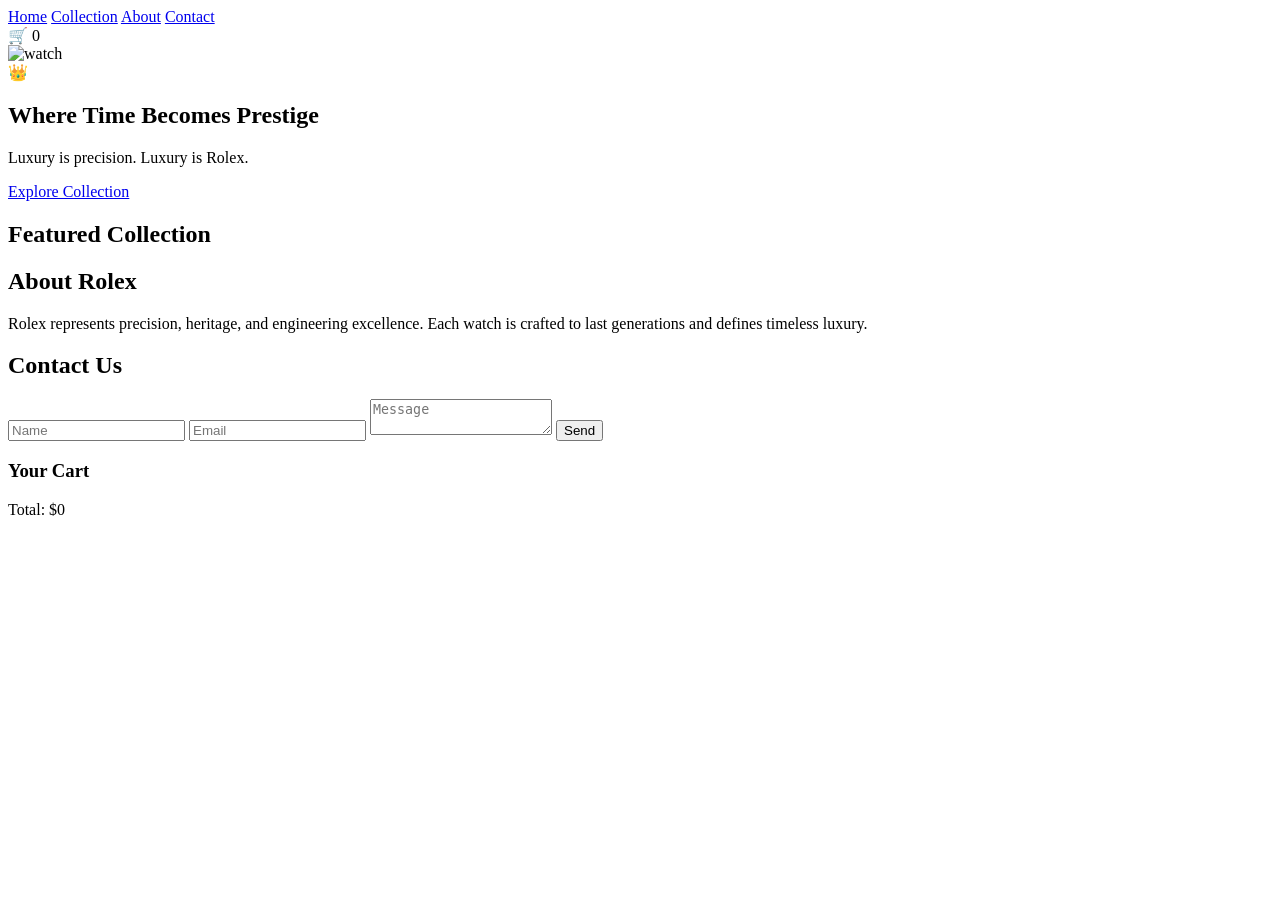
==== businnes_page.html @ 106abb87 "Add files via upload" ====
<!DOCTYPE html>
<html lang="en">
<head>
  <meta charset="UTF-8">
  <meta name="viewport" content="width=device-width, initial-scale=1.0">
  <title>Luxury Watch</title>
  <link rel="stylesheet" href="styles.css">
</head>
<body>

  <!-- HEADER -->
  <header class="header">
    <nav>
      <a href="#">Home</a>
      <a href="#collection">Collection</a>
      <a href="#about">About</a>
      <a href="#contact">Contact</a>
    </nav>

    <div class="cart">
      🛒 <span id="cartCount">0</span>
    </div>
  </header>

  <!-- HERO -->
  <section class="hero">
    <div class="hero-left">
      <img src="images/0-02-05-03e6b58a782e545c4c6e69dbbe050817bd7dddab3e060b844582fca6a8b29971_49a6418ed9d33fb.jpg" class="image" alt="watch">
    </div>

    <div class="hero-right">
      <div class="crown">👑</div>
      <h1>Where Time Becomes Prestige</h1>
      <p>Luxury is precision. Luxury is Rolex.</p>
      <a href="#collection" class="btn">Explore Collection</a>
    </div>
  </section>

  <!-- COLLECTION -->
  <section id="collection" class="section">
    <h2>Featured Collection</h2>

    <div class="product-grid" id="productGrid"></div>
  </section>

  <!-- ABOUT -->
  <section id="about" class="section dark">
    <h2>About Rolex</h2>
    <p>
      Rolex represents precision, heritage, and engineering excellence.
      Each watch is crafted to last generations and defines timeless luxury.
    </p>
  </section>

  <!-- CONTACT -->
  <section id="contact" class="section">
    <h2>Contact Us</h2>

    <form class="contact-form">
      <input type="text" placeholder="Name">
      <input type="email" placeholder="Email">
      <textarea placeholder="Message"></textarea>
      <button type="submit">Send</button>
    </form>
  </section>

  <!-- CART -->
  <div class="cart-panel" id="cartPanel">
    <h3>Your Cart</h3>
    <div id="cartItems"></div>
    <p class="total">Total: $<span id="total">0</span></p>
  </div>

  <script src="script.js"></script>
</body>
</html>
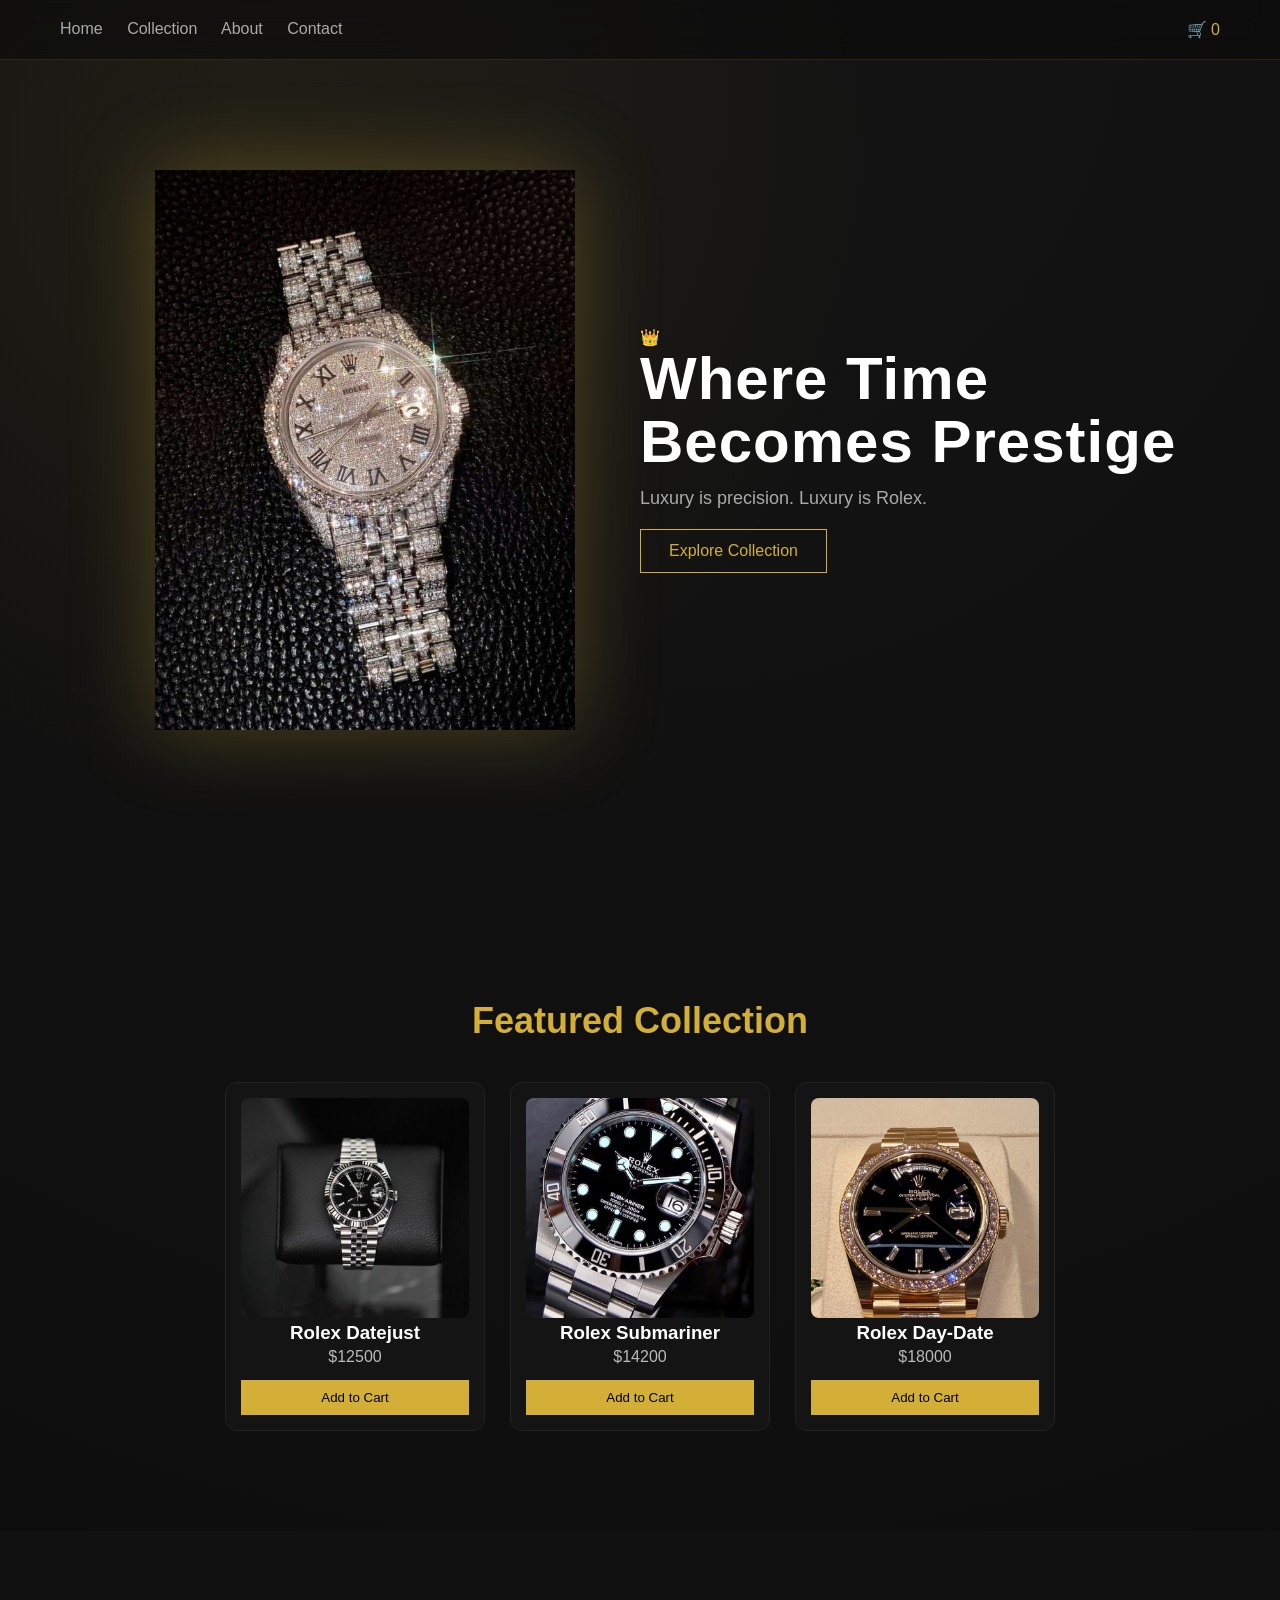
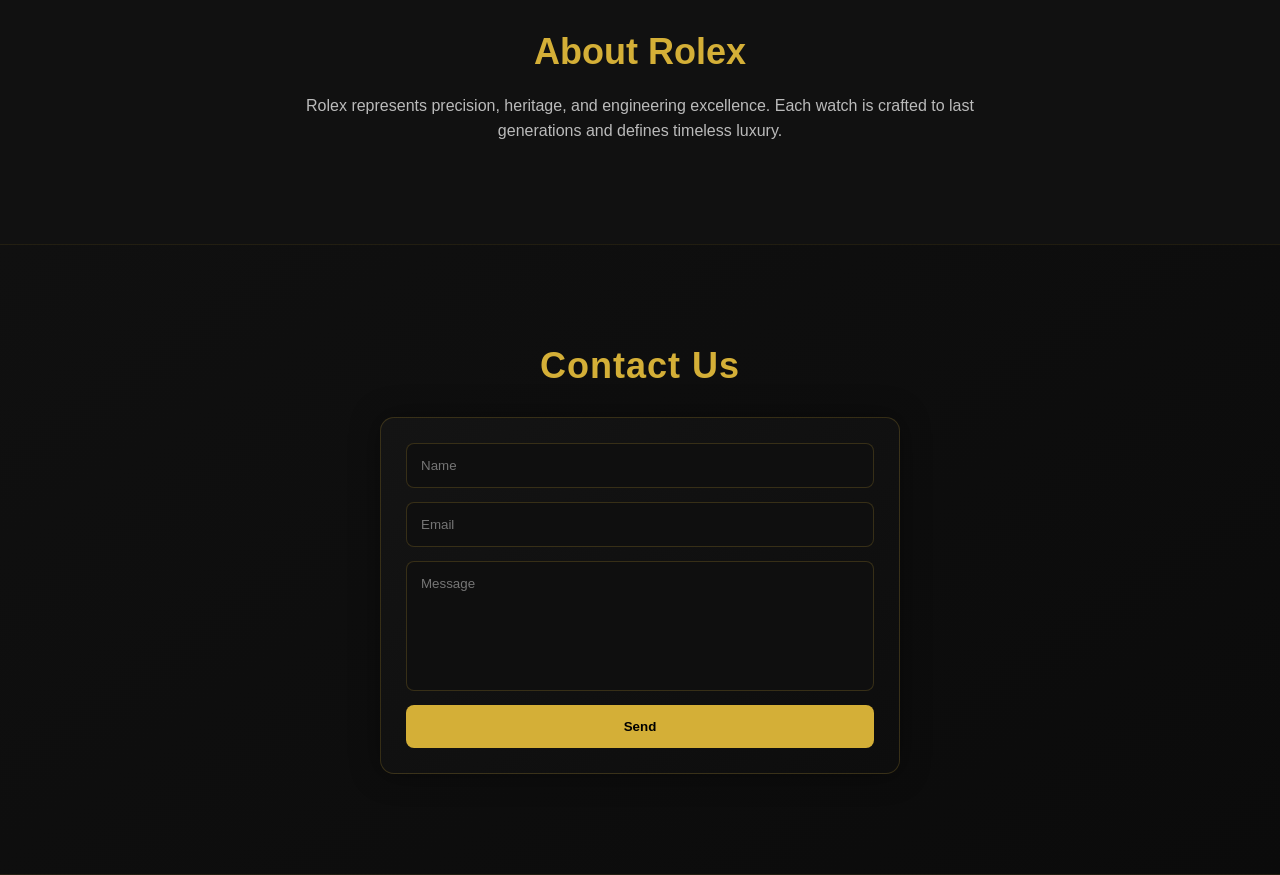
==== commit 946d4953: "Update businnes_page.html" ====
--- a/businnes_page.html
+++ b/businnes_page.html
@@ -25,7 +25,7 @@
   <!-- HERO -->
   <section class="hero">
     <div class="hero-left">
-      <img src="images/0-02-05-03e6b58a782e545c4c6e69dbbe050817bd7dddab3e060b844582fca6a8b29971_49a6418ed9d33fb.jpg" class="image" alt="watch">
+      <img src="0-02-05-03e6b58a782e545c4c6e69dbbe050817bd7dddab3e060b844582fca6a8b29971_49a6418ed9d33fb.jpg" class="image" alt="watch">
     </div>
 
     <div class="hero-right">
@@ -73,4 +73,4 @@
 
   <script src="script.js"></script>
 </body>
-</html>+</html>
--- a/styles.css
+++ b/styles.css
@@ -0,0 +1,292 @@
+* {
+  margin: 0;
+  padding: 0;
+  box-sizing: border-box;
+  font-family: Arial;
+}
+
+body {
+  background: radial-gradient(circle at top, #141414, #0b0b0b);
+  color: white;
+  scroll-behavior: smooth;
+  overflow-x: hidden;
+}
+
+/* HEADER */
+.header {
+  position: fixed;
+  width: 100%;
+  top: 0;
+  display: flex;
+  justify-content: space-between;
+  padding: 20px 60px;
+  background: rgba(10,10,10,0.6);
+  backdrop-filter: blur(12px);
+  border-bottom: 1px solid rgba(212,175,55,0.15);
+  z-index: 1000;
+}
+
+.header a {
+  color: #aaa;
+  margin-right: 20px;
+  text-decoration: none;
+}
+
+.header a:hover {
+  color: #d4af37;
+}
+
+.cart {
+  cursor: pointer;
+  color: #d4af37;
+}
+
+.hero {
+  display: flex;
+  align-items: center;
+  justify-content: space-between;
+  padding: 160px 90px;
+  min-height: 100vh;
+  background: radial-gradient(circle at 20% 20%, rgba(212,175,55,0.08), transparent 50%);
+}
+
+.hero-left {
+  flex: 1;
+  display: flex;
+  justify-content: center;
+  animation: fadeLeft 1s ease;
+}
+
+.hero-right {
+  flex: 1;
+  animation: fadeRight 1s ease;
+}
+
+.image {
+  width: 420px;
+  filter: drop-shadow(0 0 40px rgba(212,175,55,0.3));
+  transition: 0.4s;
+}
+
+.image:hover {
+  transform: scale(1.05);
+}
+
+.hero-right h1 {
+  font-size: 60px;
+  line-height: 1.05;
+  letter-spacing: 1px;
+}
+
+.hero-right p {
+  margin-top: 15px;
+  color: #aaa;
+  font-size: 18px;
+}
+
+/* animations */
+@keyframes fadeLeft {
+  from { opacity: 0; transform: translateX(-40px); }
+  to { opacity: 1; transform: translateX(0); }
+}
+
+@keyframes fadeRight {
+  from { opacity: 0; transform: translateX(40px); }
+  to { opacity: 1; transform: translateX(0); }
+}
+
+/* BUTTON */
+.btn {
+  display: inline-block;
+  margin-top: 20px;
+  padding: 12px 28px;
+  border: 1px solid #d4af37;
+  color: #d4af37;
+  text-decoration: none;
+  transition: 0.3s;
+}
+
+.btn:hover {
+  background: #d4af37;
+  color: #000;
+}
+
+/* SECTIONS */
+.section {
+  padding: 100px 80px;
+  text-align: center;
+}
+
+.section h2 {
+  font-size: 36px;
+  margin-bottom: 20px;
+  color: #d4af37;
+}
+
+.section p {
+  max-width: 700px;
+  margin: 0 auto;
+  color: #bbb;
+  line-height: 1.6;
+}
+
+.dark {
+  background: #111;
+}
+
+/* PRODUCTS */
+.product-grid {
+  display: flex;
+  gap: 25px;
+  justify-content: center;
+  flex-wrap: wrap;
+  margin-top: 40px;
+}
+
+.product {
+  background: #141414;
+  border: 1px solid #222;
+  width: 260px;
+  padding: 15px;
+  border-radius: 12px;
+  transition: 0.3s;
+}
+
+.product:hover {
+  transform: translateY(-8px);
+  border-color: #d4af37;
+}
+
+.product img {
+  width: 100%;
+  height: 220px;
+  object-fit: cover;
+  border-radius: 8px;
+}
+
+.product button {
+  margin-top: 10px;
+  width: 100%;
+  padding: 10px;
+  background: #d4af37;
+  border: none;
+  cursor: pointer;
+}
+
+/* CART */
+.cart-panel {
+  position: fixed;
+  top: 0;
+  right: -320px;
+  width: 320px;
+  height: 100%;
+  background: #0f0f0f;
+  padding: 20px;
+  transition: 0.3s;
+  border-left: 1px solid rgba(212,175,55,0.2);
+}
+
+.cart-panel.open {
+  right: 0;
+}
+
+.cart-item {
+  display: flex;
+  justify-content: space-between;
+  margin: 10px 0;
+  font-size: 14px;
+}
+
+.total {
+  margin-top: 20px;
+  color: #d4af37;
+}
+/* CONTACT WRAPPER IMPROVEMENT */
+#contact {
+  background: linear-gradient(145deg, #101010, #0b0b0b);
+  border-top: 1px solid rgba(212,175,55,0.1);
+  border-bottom: 1px solid rgba(212,175,55,0.1);
+}
+
+/* CONTACT TITLE */
+#contact h2 {
+  letter-spacing: 1px;
+}
+
+/* CONTACT TEXT */
+#contact p {
+  color: #aaa;
+  margin-bottom: 20px;
+}
+
+/* CONTACT BOX (premium info block) */
+.contact-box {
+  margin-top: 25px;
+  padding: 20px;
+  max-width: 520px;
+  margin-left: auto;
+  margin-right: auto;
+  background: rgba(20,20,20,0.6);
+  border: 1px solid rgba(212,175,55,0.15);
+  border-radius: 12px;
+  backdrop-filter: blur(10px);
+  line-height: 1.8;
+  color: #bbb;
+}
+
+/* FORM (premium card style) */
+.contact-form {
+  margin-top: 30px;
+  display: flex;
+  flex-direction: column;
+  gap: 14px;
+  max-width: 520px;
+  margin-left: auto;
+  margin-right: auto;
+  padding: 25px;
+  background: linear-gradient(145deg, #141414, #0d0d0d);
+  border: 1px solid rgba(212,175,55,0.2);
+  border-radius: 14px;
+  box-shadow: 0 0 30px rgba(0,0,0,0.4);
+}
+
+/* INPUTS */
+.contact-form input,
+.contact-form textarea {
+  padding: 14px;
+  background: #0f0f0f;
+  border: 1px solid rgba(212,175,55,0.2);
+  color: #fff;
+  outline: none;
+  border-radius: 8px;
+  transition: 0.3s;
+}
+
+.contact-form input:focus,
+.contact-form textarea:focus {
+  border-color: #d4af37;
+  box-shadow: 0 0 12px rgba(212,175,55,0.2);
+}
+
+/* TEXTAREA */
+.contact-form textarea {
+  min-height: 130px;
+  resize: none;
+}
+
+/* BUTTON */
+.contact-form button {
+  padding: 14px;
+  background: #d4af37;
+  border: none;
+  cursor: pointer;
+  font-weight: bold;
+  border-radius: 8px;
+  transition: 0.3s;
+}
+
+.contact-form button:hover {
+  background: #fff;
+  color: #000;
+  transform: translateY(-2px);
+}
